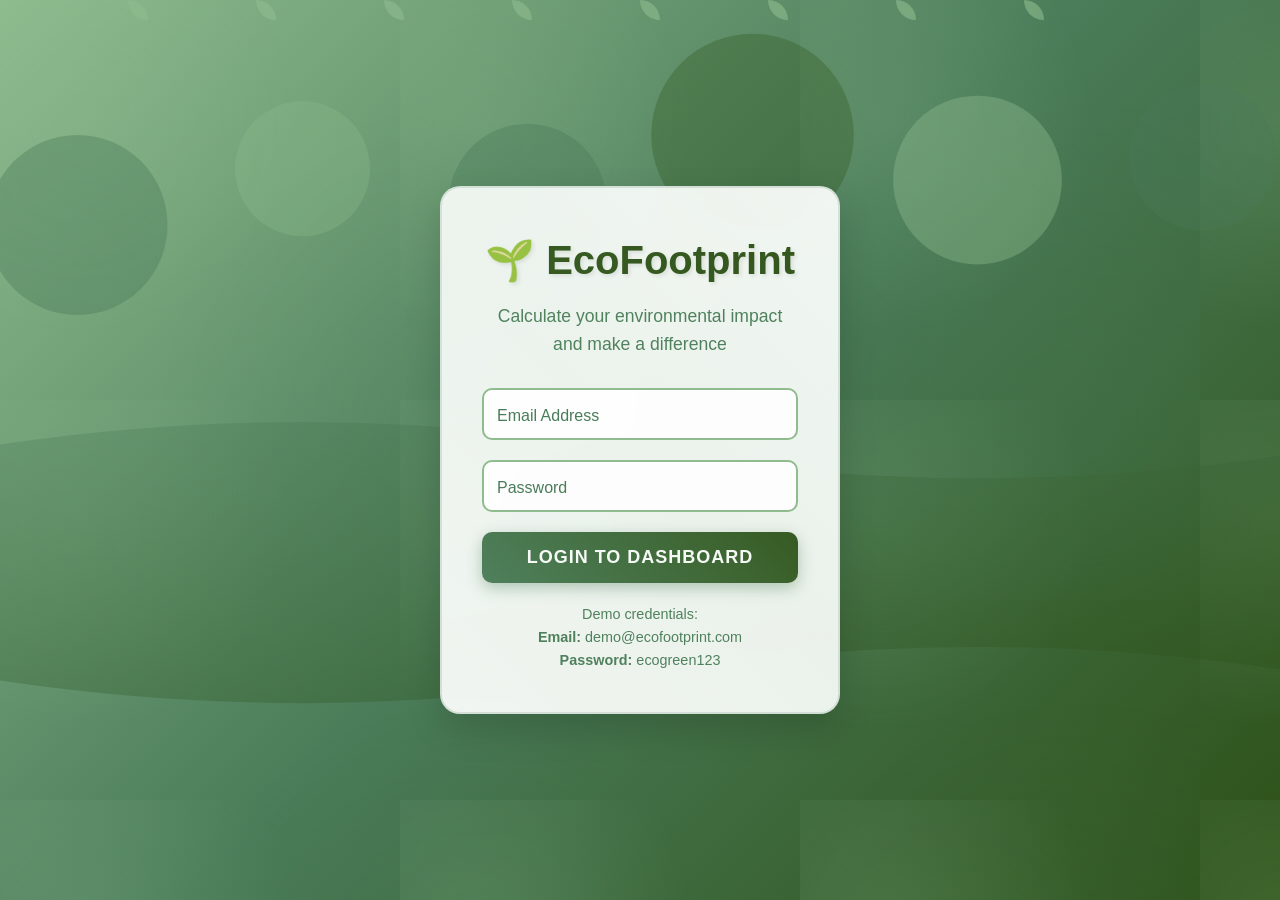
==== calculator.html @ 6447f5cb "Initial commit - Ecofriendly Footprint Tracker" ====
<!DOCTYPE html>
<html lang="en">
<head>
    <meta charset="UTF-8">
    <meta name="viewport" content="width=device-width, initial-scale=1.0">
    <title>EcoFootprint Calculator - Calculate Your Impact</title>
    <link rel="stylesheet" href="styles.css">
</head>
<body>
    <!-- Floating Leaves Animation -->
    <div class="floating-leaves">
        <div class="leaf"></div>
        <div class="leaf"></div>
        <div class="leaf"></div>
        <div class="leaf"></div>
        <div class="leaf"></div>
        <div class="leaf"></div>
        <div class="leaf"></div>
        <div class="leaf"></div>
    </div>

    <div class="dashboard">
        <!-- Navigation Bar -->
        <nav class="navbar">
            <div class="nav-content">
                <a href="dashboard.html" class="logo">EcoFootprint</a>
                <ul class="nav-links">
                    <li><a href="dashboard.html">Home</a></li>
                    <li><a href="about.html">About</a></li>
                    <li><a href="profile.html">Profile Settings</a></li>
                    <li><a href="#" onclick="logout()" style="color: #F0E68C;">Logout</a></li>
                </ul>
            </div>
        </nav>

        <!-- Calculator Container -->
        <div class="calculator-container">
            <div class="calculator-form">
                <div style="text-align: center; margin-bottom: 40px;">
                    <h1 style="color: var(--primary-green); font-size: 2.5em; margin-bottom: 15px;">
                        🧮 Carbon Footprint Calculator
                    </h1>
                    <p style="color: var(--secondary-green); font-size: 1.2em;">
                        Calculate your environmental impact and discover ways to reduce it
                    </p>
                </div>

                <form id="calculatorForm" onsubmit="calculateFootprint(event)">
                    <!-- Transportation Section -->
                    <div class="form-section">
                        <h3>🚗 Transportation</h3>
                        <div class="input-row">
                            <div class="input-group">
                                <label for="carMiles">Car Kms per Week</label>
                                <input type="number" id="carMiles" min="0" step="0.1" placeholder="Enter kms driven">
                            </div>
                            <div class="input-group">
                                <label for="carType">Vehicle Type</label>
                                <select id="carType">
                                    <option value="gasoline">Petrol Car</option>
                                    <option value="hybrid">Hybrid Car</option>
                                    <option value="electric">Electric Car</option>
                                    <option value="diesel">Diesel Car</option>
                                </select>
                            </div>
                        </div>
                        <div class="input-row">
                            <div class="input-group">
                                <label for="publicTransport">Public Transport Hours per Week</label>
                                <input type="number" id="publicTransport" min="0" step="0.1" placeholder="Bus, train, metro hours">
                            </div>
                            <div class="input-group">
                                <label for="flights">Flights per Year</label>
                                <input type="number" id="flights" min="0" placeholder="Number of flights">
                            </div>
                        </div>
                    </div>

                    <!-- Energy & Home Section -->
                    <div class="form-section">
                        <h3>🏠 Energy & Home</h3>
                        <div class="input-row">
                            <div class="input-group">
                                <label for="electricity">Monthly Electricity (kWh)</label>
                                <input type="number" id="electricity" min="0" step="1" placeholder="Check your utility bill">
                            </div>
                            <div class="input-group">
                                <label for="heating">Heating Type</label>
                                <select id="heating">
                                    <option value="natural_gas">Natural Gas</option>
                                    <option value="electricity">Electric Heating</option>
                                    <option value="oil">Oil Heating</option>
                                    <option value="solar">Solar/Renewable</option>
                                </select>
                            </div>
                        </div>
                        <div class="input-row">
                            <div class="input-group">
                                <label for="homeSize">Home Size (sq ft)</label>
                                <input type="number" id="homeSize" min="0" placeholder="Approximate square footage">
                            </div>
                            <div class="input-group">
                                <label for="householdSize">Household Members</label>
                                <input type="number" id="householdSize" min="1" max="20" value="1" placeholder="Number of people">
                            </div>
                        </div>
                    </div>

                    <!-- Food & Diet Section -->
                    <div class="form-section">
                        <h3>🍽️ Food & Diet</h3>
                        <div class="input-row">
                            <div class="input-group">
                                <label for="dietType">Diet Type</label>
                                <select id="dietType">
                                    <option value="omnivore">Omnivore (meat daily)</option>
                                    <option value="moderate_meat">Moderate Meat Eater</option>
                                    <option value="low_meat">Low Meat Diet</option>
                                    <option value="pescatarian">Pescatarian</option>
                                    <option value="vegetarian">Vegetarian</option>
                                    <option value="vegan">Vegan</option>
                                </select>
                            </div>
                            <div class="input-group">
                                <label for="localFood">Local Food Percentage</label>
                                <select id="localFood">
                                    <option value="0">0-25% Local</option>
                                    <option value="25">25-50% Local</option>
                                    <option value="50">50-75% Local</option>
                                    <option value="75">75-100% Local</option>
                                </select>
                            </div>
                        </div>
                        <div class="input-row">
                            <div class="input-group">
                                <label for="foodWaste">Food Waste Level</label>
                                <select id="foodWaste">
                                    <option value="high">High (throw away 30%+)</option>
                                    <option value="medium">Medium (throw away 10-30%)</option>
                                    <option value="low">Low (throw away <10%)</option>
                                    <option value="minimal">Minimal (compost/use all)</option>
                                </select>
                            </div>
                            <div class="input-group">
                                <label for="organicFood">Organic Food Percentage</label>
                                <select id="organicFood">
                                    <option value="0">0-25% Organic</option>
                                    <option value="25">25-50% Organic</option>
                                    <option value="50">50-75% Organic</option>
                                    <option value="75">75-100% Organic</option>
                                </select>
                            </div>
                        </div>
                    </div>

                    <!-- Consumption & Waste Section -->
                    <div class="form-section">
                        <h3>🛒 Consumption & Waste</h3>
                        <div class="input-row">
                            <div class="input-group">
                                <label for="shopping">Shopping Frequency</label>
                                <select id="shopping">
                                    <option value="high">High (weekly new items)</option>
                                    <option value="medium">Medium (monthly new items)</option>
                                    <option value="low">Low (buy only when needed)</option>
                                    <option value="minimal">Minimal (second-hand/repair)</option>
                                </select>
                            </div>
                            <div class="input-group">
                                <label for="recycling">Recycling Habits</label>
                                <select id="recycling">
                                    <option value="none">Don't recycle</option>
                                    <option value="some">Recycle some items</option>
                                    <option value="most">Recycle most items</option>
                                    <option value="all">Recycle everything possible</option>
                                </select>
                            </div>
                        </div>
                        <div class="input-row">
                            <div class="input-group">
                                <label for="waterUsage">Daily Water Usage</label>
                                <select id="waterUsage">
                                    <option value="high">High (long showers, baths)</option>
                                    <option value="medium">Medium (standard usage)</option>
                                    <option value="low">Low (short showers, conservation)</option>
                                    <option value="minimal">Minimal (very conscious usage)</option>
                                </select>
                            </div>
                            <div class="input-group">
                                <label for="paperUsage">Paper & Digital Usage</label>
                                <select id="paperUsage">
                                    <option value="high">High paper usage</option>
                                    <option value="medium">Mixed paper/digital</option>
                                    <option value="low">Mostly digital</option>
                                    <option value="minimal">Paperless lifestyle</option>
                                </select>
                            </div>
                        </div>
                    </div>

                    <!-- Calculate Button -->
                    <button type="submit" class="calculate-btn">
                        🌍 Calculate My Carbon Footprint
                    </button>
                </form>

                <!-- Results Display -->
                <div id="results" class="result-display" style="display: none;">
                    <h3>Your Carbon Footprint Results</h3>
                    <div id="resultContent"></div>
                </div>
            </div>
        </div>
    </div>

    <script>
        // Check authentication
        if (localStorage.getItem('isLoggedIn') !== 'true') {
            window.location.href = 'index.html';
        }

        // Logout function
        function logout() {
            localStorage.removeItem('isLoggedIn');
            localStorage.removeItem('userEmail');
            window.location.href = 'index.html';
        }

        // Carbon footprint calculation function
        function calculateFootprint(event) {
            event.preventDefault();

            const calculateBtn = event.target.querySelector('.calculate-btn');
            calculateBtn.innerHTML = '🔄 Calculating...';
            calculateBtn.disabled = true;

            // Simulate calculation delay for better UX
            setTimeout(() => {
                // Get form values
                const carMiles = parseFloat(document.getElementById('carMiles').value) || 0;
                const carType = document.getElementById('carType').value;
                const publicTransport = parseFloat(document.getElementById('publicTransport').value) || 0;
                const flights = parseFloat(document.getElementById('flights').value) || 0;
                const electricity = parseFloat(document.getElementById('electricity').value) || 0;
                const heating = document.getElementById('heating').value;
                const homeSize = parseFloat(document.getElementById('homeSize').value) || 0;
                const householdSize = parseFloat(document.getElementById('householdSize').value) || 1;
                const dietType = document.getElementById('dietType').value;
                const localFood = parseInt(document.getElementById('localFood').value) || 0;
                const foodWaste = document.getElementById('foodWaste').value;
                const organicFood = parseInt(document.getElementById('organicFood').value) || 0;
                const shopping = document.getElementById('shopping').value;
                const recycling = document.getElementById('recycling').value;
                const waterUsage = document.getElementById('waterUsage').value;
                const paperUsage = document.getElementById('paperUsage').value;

                // Carbon footprint calculation (simplified formula)
                let annualCO2 = 0;

                // Transportation calculations
                const carMultipliers = {
                    gasoline: 0.89, // lbs CO2 per mile
                    hybrid: 0.45,
                    electric: 0.2,
                    diesel: 1.05
                };
                annualCO2 += (carMiles * 52 * carMultipliers[carType]) / 2204.62; // Convert to tons

                // Public transport (average)
                annualCO2 += (publicTransport * 52 * 0.33) / 2204.62; // lbs to tons

                // Flights (average domestic flight = 1.9 tons CO2)
                annualCO2 += flights * 1.9;

                // Home energy
                const electricityFactor = 0.92; // lbs CO2 per kWh (US average)
                annualCO2 += (electricity * 12 * electricityFactor) / (2204.62 * householdSize);

                // Heating adjustments
                const heatingMultipliers = {
                    natural_gas: 1.2,
                    electricity: 1.0,
                    oil: 1.5,
                    solar: 0.1
                };
                const heatingCO2 = (homeSize * 0.05 * heatingMultipliers[heating]) / householdSize;
                annualCO2 += heatingCO2;

                // Diet calculations
                const dietEmissions = {
                    omnivore: 3.3,
                    moderate_meat: 2.5,
                    low_meat: 1.9,
                    pescatarian: 1.6,
                    vegetarian: 1.2,
                    vegan: 0.8
                };
                let dietCO2 = dietEmissions[dietType];

                // Adjust for local food
                dietCO2 *= (1 - (localFood / 100) * 0.2);

                // Adjust for food waste
                const wasteMultipliers = {
                    high: 1.3,
                    medium: 1.1,
                    low: 0.95,
                    minimal: 0.8
                };
                dietCO2 *= wasteMultipliers[foodWaste];

                // Adjust for organic food (slight reduction)
                dietCO2 *= (1 - (organicFood / 100) * 0.1);

                annualCO2 += dietCO2;

                // Consumption and waste
                const consumptionEmissions = {
                    high: 2.5,
                    medium: 1.8,
                    low: 1.2,
                    minimal: 0.6
                };
                annualCO2 += consumptionEmissions[shopping];

                // Recycling benefits
                const recyclingReductions = {
                    none: 0,
                    some: 0.3,
                    most: 0.6,
                    all: 1.0
                };
                annualCO2 -= recyclingReductions[recycling];

                // Water usage
                const waterEmissions = {
                    high: 1.2,
                    medium: 0.8,
                    low: 0.5,
                    minimal: 0.3
                };
                annualCO2 += waterEmissions[waterUsage];

                // Paper usage
                const paperEmissions = {
                    high: 0.8,
                    medium: 0.5,
                    low: 0.2,
                    minimal: 0.05
                };
                annualCO2 += paperEmissions[paperUsage];

                // Ensure minimum positive value
                annualCO2 = Math.max(annualCO2, 0.5);

                // Calculate monthly and daily values
                const monthlyCO2 = annualCO2 / 12;
                const dailyCO2 = annualCO2 / 365;

                // Comparison data (US average is about 16 tons CO2 per year)
                const usAverage = 16;
                const worldAverage = 4.8;

                // Generate recommendations
                const recommendations = generateRecommendations(annualCO2, carMiles, dietType, heating, recycling);

                // Display results
                displayResults(annualCO2, monthlyCO2, dailyCO2, usAverage, worldAverage, recommendations);

                calculateBtn.innerHTML = '✅ Calculation Complete!';
                calculateBtn.style.background = 'linear-gradient(45deg, var(--light-green), var(--accent-yellow))';

                // Reset button after delay
                setTimeout(() => {
                    calculateBtn.innerHTML = '🌍 Calculate My Carbon Footprint';
                    calculateBtn.style.background = 'linear-gradient(45deg, var(--secondary-green), var(--primary-green))';
                    calculateBtn.disabled = false;
                }, 3000);

            }, 2000);
        }

        function generateRecommendations(footprint, carMiles, dietType, heating, recycling) {
            const recommendations = [];

            if (carMiles > 100) {
                recommendations.push("🚲 Consider biking or walking for short trips to reduce car usage");
                recommendations.push("🚌 Use public transportation more frequently");
            }

            if (dietType === 'omnivore') {
                recommendations.push("🥗 Try 'Meatless Monday' to reduce dietary carbon footprint");
            }

            if (heating === 'oil' || heating === 'natural_gas') {
                recommendations.push("🌡️ Consider upgrading to a programmable thermostat");
                recommendations.push("🏠 Improve home insulation to reduce heating needs");
            }

            if (recycling === 'none' || recycling === 'some') {
                recommendations.push("♻️ Increase recycling efforts - it can reduce footprint by up to 1 ton CO2/year");
            }

            if (footprint > 12) {
                recommendations.push("💡 Switch to LED bulbs and energy-efficient appliances");
                recommendations.push("🌱 Consider renewable energy options like solar panels");
            }

            recommendations.push("🌳 Plant trees or support reforestation projects");
            recommendations.push("📱 Choose digital receipts and bills to reduce paper usage");

            return recommendations.slice(0, 5); // Return top 5 recommendations
        }

        function displayResults(annual, monthly, daily, usAvg, worldAvg, recommendations) {
            const resultsDiv = document.getElementById('results');
            const resultContent = document.getElementById('resultContent');

            const comparisonToUS = ((annual / usAvg) * 100).toFixed(1);
            const comparisonToWorld = ((annual / worldAvg) * 100).toFixed(1);

            let impactLevel = '';
            let impactColor = '';
            let impactEmoji = '';

            if (annual <= 6) {
                impactLevel = 'Excellent';
                impactColor = '#4A7C59';
                impactEmoji = '🌟';
            } else if (annual <= 10) {
                impactLevel = 'Good';
                impactColor = '#8FBC8F';
                impactEmoji = '👍';
            } else if (annual <= 15) {
                impactLevel = 'Average';
                impactColor = '#F0E68C';
                impactEmoji = '⚠️';
            } else {
                impactLevel = 'High';
                impactColor = '#CD7F32';
                impactEmoji = '🔺';
            }

            resultContent.innerHTML = `
                <div style="display: grid; grid-template-columns: repeat(auto-fit, minmax(200px, 1fr)); gap: 20px; margin: 20px 0;">
                    <div style="background: linear-gradient(135deg, ${impactColor}, #ffffff); padding: 20px; border-radius: 15px; text-align: center;">
                        <h4 style="margin: 0; color: var(--dark-green);">${impactEmoji} Impact Level</h4>
                        <p style="font-size: 1.5em; font-weight: bold; margin: 5px 0; color: var(--dark-green);">${impactLevel}</p>
                    </div>
                    <div style="background: linear-gradient(135deg, var(--secondary-green), var(--light-green)); padding: 20px; border-radius: 15px; text-align: center; color: white;">
                        <h4 style="margin: 0;">Annual Footprint</h4>
                        <p style="font-size: 1.8em; font-weight: bold; margin: 5px 0;">${annual.toFixed(2)} tons CO2</p>
                    </div>
                    <div style="background: linear-gradient(135deg, var(--light-green), var(--accent-yellow)); padding: 20px; border-radius: 15px; text-align: center; color: var(--dark-green);">
                        <h4 style="margin: 0;">Monthly Impact</h4>
                        <p style="font-size: 1.5em; font-weight: bold; margin: 5px 0;">${monthly.toFixed(2)} tons CO2</p>
                    </div>
                </div>

                <div style="background: rgba(255,255,255,0.9); padding: 25px; border-radius: 15px; margin: 20px 0;">
                    <h4 style="color: var(--primary-green); margin-bottom: 15px;">📊 How You Compare</h4>
                    <div style="display: grid; grid-template-columns: repeat(auto-fit, minmax(250px, 1fr)); gap: 15px;">
                        <div>
                            <p><strong>Your footprint:</strong> ${annual.toFixed(2)} tons CO2/year</p>
                            <p><strong>US Average:</strong> ${usAvg} tons CO2/year</p>
                            <p style="color: ${annual < usAvg ? 'green' : 'orange'};">
                                You emit ${comparisonToUS}% of the US average
                            </p>
                        </div>
                        <div>
                            <p><strong>World Average:</strong> ${worldAvg} tons CO2/year</p>
                            <p><strong>Paris Agreement Goal:</strong> <2 tons CO2/year by 2030</p>
                            <p style="color: ${annual < worldAvg ? 'green' : 'red'};">
                                You emit ${comparisonToWorld}% of the world average
                            </p>
                        </div>
                    </div>
                </div>

                <div style="background: rgba(255,255,255,0.9); padding: 25px; border-radius: 15px; margin: 20px 0;">
                    <h4 style="color: var(--primary-green); margin-bottom: 15px;">💡 Personalized Recommendations</h4>
                    <div style="display: grid; gap: 10px;">
                        ${recommendations.map(rec => `
                            <div style="padding: 12px; background: rgba(143, 188, 143, 0.2); border-radius: 8px; border-left: 4px solid var(--secondary-green);">
                                ${rec}
                            </div>
                        `).join('')}
                    </div>
                </div>

                <div style="text-align: center; margin-top: 30px;">
                    <button onclick="saveResults()" style="background: var(--secondary-green); color: white; padding: 15px 30px; border: none; border-radius: 25px; font-weight: bold; cursor: pointer; margin: 0 10px;">
                        💾 Save Results
                    </button>
                    <button onclick="shareResults()" style="background: var(--accent-yellow); color: var(--dark-green); padding: 15px 30px; border: none; border-radius: 25px; font-weight: bold; cursor: pointer; margin: 0 10px;">
                        📤 Share Results
                    </button>
                    <a href="dashboard.html" style="background: var(--light-green); color: var(--dark-green); padding: 15px 30px; border-radius: 25px; text-decoration: none; font-weight: bold; display: inline-block; margin: 0 10px;">
                        🏠 Back to Dashboard
                    </a>
                </div>
            `;

            resultsDiv.style.display = 'block';
            resultsDiv.scrollIntoView({ behavior: 'smooth' });
        }

        function saveResults() {
            alert('Results saved to your profile! 💾');
        }

        function shareResults() {
            if (navigator.share) {
                navigator.share({
                    title: 'My Carbon Footprint Results',
                    text: 'I just calculated my carbon footprint with EcoFootprint Calculator!',
                    url: window.location.href
                });
            } else {
                alert('Share your results on social media! 📤');
            }
        }

        // Add input validation and helpful tooltips
        document.addEventListener('DOMContentLoaded', function() {
            // Add smooth scrolling for form sections
            document.querySelectorAll('.form-section').forEach((section, index) => {
                section.style.animationDelay = `${index * 0.1}s`;
                section.classList.add('fade-in');
            });

            // Add interactive help tooltips
            const helpTexts = {
                carMiles: "Include all driving: commuting, errands, road trips",
                electricity: "Check your monthly utility bill for kWh usage",
                homeSize: "Total heated/cooled square footage of your home",
                flights: "Round-trip flights count as 2 flights"
            };

            Object.keys(helpTexts).forEach(fieldId => {
                const field = document.getElementById(fieldId);
                if (field) {
                    field.title = helpTexts[fieldId];
                }
            });
        });
    </script>
</body>
</html>
---- styles.css ----
/* Global Styles and Variables */
:root {
    --primary-green: #2D5016;
    --secondary-green: #4A7C59;
    --light-green: #8FBC8F;
    --accent-yellow: #F0E68C;
    --dark-green: #1B3409;
    --white: #FFFFFF;
    --light-gray: #F5F5F5;
    --shadow: rgba(0, 0, 0, 0.15);
    --transition: all 0.3s ease;
}

* {
    margin: 0;
    padding: 0;
    box-sizing: border-box;
}

body {
    font-family: 'Arial', sans-serif;
    line-height: 1.6;
    color: var(--dark-green);
    background: linear-gradient(135deg, var(--light-green) 0%, var(--secondary-green) 50%, var(--primary-green) 100%);
    min-height: 100vh;
    position: relative;
    overflow-x: hidden;
}

/* Animated Background */
body::before {
    content: '';
    position: fixed;
    top: 0;
    left: 0;
    width: 100%;
    height: 100%;
    background: 
        url('data:image/svg+xml,<svg xmlns="http://www.w3.org/2000/svg" viewBox="0 0 1200 800"><defs><linearGradient id="river" x1="0%" y1="0%" x2="100%" y2="100%"><stop offset="0%" style="stop-color:%234A7C59;stop-opacity:0.3"/><stop offset="100%" style="stop-color:%232D5016;stop-opacity:0.5"/></linearGradient></defs><path d="M0,400 Q300,350 600,400 T1200,400 L1200,600 Q900,550 600,600 T0,600 Z" fill="url(%23river)"/><circle cx="100" cy="200" r="80" fill="%234A7C59" opacity="0.4"/><circle cx="300" cy="150" r="60" fill="%238FBC8F" opacity="0.3"/><circle cx="500" cy="180" r="70" fill="%234A7C59" opacity="0.4"/><circle cx="700" cy="120" r="90" fill="%232D5016" opacity="0.3"/><circle cx="900" cy="160" r="75" fill="%238FBC8F" opacity="0.4"/><circle cx="1100" cy="140" r="65" fill="%234A7C59" opacity="0.3"/></svg>') no-repeat center center,
        radial-gradient(circle at 20% 30%, rgba(143, 188, 143, 0.2) 0%, transparent 50%),
        radial-gradient(circle at 80% 70%, rgba(74, 124, 89, 0.2) 0%, transparent 50%);
    background-size: cover, 400px 400px, 600px 600px;
    animation: backgroundFloat 20s ease-in-out infinite;
    z-index: -1;
}

@keyframes backgroundFloat {
    0%, 100% { transform: translateY(0px) rotate(0deg); }
    50% { transform: translateY(-20px) rotate(1deg); }
}

/* Floating Animation for Leaves */
.floating-leaves {
    position: fixed;
    top: 0;
    left: 0;
    width: 100%;
    height: 100%;
    pointer-events: none;
    z-index: -1;
}

.leaf {
    position: absolute;
    width: 20px;
    height: 20px;
    background: var(--light-green);
    border-radius: 0 100% 0 100%;
    opacity: 0.6;
    animation: floatLeaves 15s infinite linear;
}

.leaf:nth-child(1) { left: 10%; animation-delay: 0s; }
.leaf:nth-child(2) { left: 20%; animation-delay: 2s; }
.leaf:nth-child(3) { left: 30%; animation-delay: 4s; }
.leaf:nth-child(4) { left: 40%; animation-delay: 6s; }
.leaf:nth-child(5) { left: 50%; animation-delay: 8s; }
.leaf:nth-child(6) { left: 60%; animation-delay: 10s; }
.leaf:nth-child(7) { left: 70%; animation-delay: 12s; }
.leaf:nth-child(8) { left: 80%; animation-delay: 14s; }

@keyframes floatLeaves {
    0% {
        transform: translateY(-100vh) rotate(0deg);
        opacity: 0;
    }
    10% {
        opacity: 0.6;
    }
    90% {
        opacity: 0.6;
    }
    100% {
        transform: translateY(100vh) rotate(360deg);
        opacity: 0;
    }
}

/* Login Page Styles */
.login-container {
    display: flex;
    justify-content: center;
    align-items: center;
    min-height: 100vh;
    padding: 20px;
}

.login-box {
    background: rgba(255, 255, 255, 0.95);
    padding: 40px;
    border-radius: 20px;
    box-shadow: 0 15px 35px var(--shadow);
    max-width: 400px;
    width: 100%;
    text-align: center;
    backdrop-filter: blur(10px);
    border: 2px solid rgba(74, 124, 89, 0.2);
    animation: slideUp 0.8s ease-out;
    position: relative;
    overflow: hidden;
}

.login-box::before {
    content: '';
    position: absolute;
    top: -50%;
    left: -50%;
    width: 200%;
    height: 200%;
    background: linear-gradient(45deg, transparent, rgba(143, 188, 143, 0.1), transparent);
    animation: shimmer 3s infinite;
}

@keyframes shimmer {
    0% { transform: translateX(-100%) translateY(-100%) rotate(45deg); }
    100% { transform: translateX(100%) translateY(100%) rotate(45deg); }
}

@keyframes slideUp {
    from {
        opacity: 0;
        transform: translateY(50px);
    }
    to {
        opacity: 1;
        transform: translateY(0);
    }
}

.login-title {
    color: var(--primary-green);
    font-size: 2.5em;
    margin-bottom: 10px;
    font-weight: bold;
    text-shadow: 2px 2px 4px rgba(0,0,0,0.1);
    animation: titleGlow 2s ease-in-out infinite alternate;
}

@keyframes titleGlow {
    from { text-shadow: 2px 2px 4px rgba(0,0,0,0.1); }
    to { text-shadow: 2px 2px 8px rgba(74, 124, 89, 0.3); }
}

.login-subtitle {
    color: var(--secondary-green);
    margin-bottom: 30px;
    font-size: 1.1em;
}

.form-group {
    margin-bottom: 20px;
    position: relative;
}

.form-group input {
    width: 100%;
    padding: 15px;
    border: 2px solid var(--light-green);
    border-radius: 10px;
    font-size: 16px;
    background: rgba(255, 255, 255, 0.9);
    transition: var(--transition);
    outline: none;
}

.form-group input:focus {
    border-color: var(--secondary-green);
    box-shadow: 0 0 10px rgba(74, 124, 89, 0.3);
    transform: translateY(-2px);
}

.form-group label {
    position: absolute;
    top: 15px;
    left: 15px;
    color: var(--secondary-green);
    transition: var(--transition);
    pointer-events: none;
}

.form-group input:focus + label,
.form-group input:not(:placeholder-shown) + label {
    top: -10px;
    left: 10px;
    font-size: 12px;
    background: white;
    padding: 0 5px;
    color: var(--primary-green);
}

.login-btn {
    width: 100%;
    padding: 15px;
    background: linear-gradient(45deg, var(--secondary-green), var(--primary-green));
    color: white;
    border: none;
    border-radius: 10px;
    font-size: 18px;
    font-weight: bold;
    cursor: pointer;
    transition: var(--transition);
    text-transform: uppercase;
    letter-spacing: 1px;
    box-shadow: 0 5px 15px rgba(74, 124, 89, 0.4);
}

.login-btn:hover {
    transform: translateY(-3px);
    box-shadow: 0 10px 25px rgba(74, 124, 89, 0.6);
    background: linear-gradient(45deg, var(--primary-green), var(--dark-green));
}

.login-btn:active {
    transform: translateY(-1px);
}

/* Dashboard Styles */
.dashboard {
    display: flex;
    flex-direction: column;
    min-height: 100vh;
}

.navbar {
    background: rgba(45, 80, 22, 0.95);
    backdrop-filter: blur(10px);
    padding: 15px 30px;
    box-shadow: 0 5px 15px var(--shadow);
    position: sticky;
    top: 0;
    z-index: 1000;
    animation: slideDown 0.6s ease-out;
}

@keyframes slideDown {
    from {
        opacity: 0;
        transform: translateY(-100%);
    }
    to {
        opacity: 1;
        transform: translateY(0);
    }
}

.nav-content {
    display: flex;
    justify-content: space-between;
    align-items: center;
    max-width: 1400px;
    margin: 0 auto;
}

.logo {
    color: var(--accent-yellow);
    font-size: 1.8em;
    font-weight: bold;
    text-decoration: none;
    display: flex;
    align-items: center;
    gap: 10px;
    animation: logoFloat 3s ease-in-out infinite;
}

@keyframes logoFloat {
    0%, 100% { transform: translateY(0); }
    50% { transform: translateY(-5px); }
}

.logo::before {
    content: '🌱';
    font-size: 1.2em;
    animation: leafRotate 4s linear infinite;
}

@keyframes leafRotate {
    from { transform: rotate(0deg); }
    to { transform: rotate(360deg); }
}

.nav-links {
    display: flex;
    list-style: none;
    gap: 30px;
}

.nav-links a {
    color: white;
    text-decoration: none;
    padding: 10px 20px;
    border-radius: 25px;
    transition: var(--transition);
    font-weight: 500;
    position: relative;
    overflow: hidden;
}

.nav-links a::before {
    content: '';
    position: absolute;
    top: 0;
    left: -100%;
    width: 100%;
    height: 100%;
    background: linear-gradient(90deg, transparent, rgba(255,255,255,0.2), transparent);
    transition: left 0.5s;
}

.nav-links a:hover::before {
    left: 100%;
}

.nav-links a:hover {
    background: rgba(255, 255, 255, 0.1);
    transform: translateY(-2px);
}

.nav-links a.active {
    background: var(--accent-yellow);
    color: var(--dark-green);
}

/* Main Content Layout */
.main-content {
    display: flex;
    flex: 1;
    gap: 20px;
    padding: 20px;
    max-width: 1400px;
    margin: 0 auto;
    width: 100%;
}

.left-sidebar {
    width: 300px;
    display: flex;
    flex-direction: column;
    gap: 20px;
    animation: slideInLeft 0.8s ease-out;
}

@keyframes slideInLeft {
    from {
        opacity: 0;
        transform: translateX(-100px);
    }
    to {
        opacity: 1;
        transform: translateX(0);
    }
}

.right-sidebar {
    width: 300px;
    animation: slideInRight 0.8s ease-out;
}

@keyframes slideInRight {
    from {
        opacity: 0;
        transform: translateX(100px);
    }
    to {
        opacity: 1;
        transform: translateX(0);
    }
}

.main-section {
    flex: 1;
    background: rgba(255, 255, 255, 0.9);
    border-radius: 20px;
    padding: 30px;
    box-shadow: 0 10px 30px var(--shadow);
    backdrop-filter: blur(10px);
    border: 2px solid rgba(74, 124, 89, 0.1);
    animation: fadeInUp 1s ease-out;
}

@keyframes fadeInUp {
    from {
        opacity: 0;
        transform: translateY(30px);
    }
    to {
        opacity: 1;
        transform: translateY(0);
    }
}

/* Sidebar Cards */
.sidebar-card {
    background: rgba(255, 255, 255, 0.95);
    border-radius: 15px;
    padding: 20px;
    box-shadow: 0 8px 25px var(--shadow);
    backdrop-filter: blur(10px);
    border: 2px solid rgba(74, 124, 89, 0.1);
    transition: var(--transition);
    position: relative;
    overflow: hidden;
}

.sidebar-card::before {
    content: '';
    position: absolute;
    top: 0;
    left: 0;
    right: 0;
    height: 4px;
    background: linear-gradient(90deg, var(--secondary-green), var(--accent-yellow), var(--light-green));
    animation: gradientSlide 3s linear infinite;
}

@keyframes gradientSlide {
    0% { transform: translateX(-100%); }
    100% { transform: translateX(100%); }
}

.sidebar-card:hover {
    transform: translateY(-5px);
    box-shadow: 0 15px 40px rgba(74, 124, 89, 0.3);
}

.card-title {
    color: var(--primary-green);
    font-size: 1.3em;
    font-weight: bold;
    margin-bottom: 15px;
    display: flex;
    align-items: center;
    gap: 10px;
}

.card-title::before {
    content: attr(data-icon);
    font-size: 1.2em;
    animation: iconBounce 2s infinite;
}

@keyframes iconBounce {
    0%, 100% { transform: scale(1); }
    50% { transform: scale(1.1); }
}

.achievement-item, .task-item, .suggestion-item {
    padding: 10px;
    margin: 8px 0;
    background: rgba(143, 188, 143, 0.1);
    border-radius: 8px;
    border-left: 4px solid var(--secondary-green);
    transition: var(--transition);
    cursor: pointer;
}

.achievement-item:hover, .task-item:hover, .suggestion-item:hover {
    background: rgba(143, 188, 143, 0.2);
    transform: translateX(10px);
}

.achievement-badge {
    display: inline-block;
    background: var(--accent-yellow);
    color: var(--dark-green);
    padding: 2px 8px;
    border-radius: 12px;
    font-size: 0.8em;
    font-weight: bold;
    margin-left: 10px;
}

/* Ranking System */
.ranking-list {
    list-style: none;
}

.ranking-item {
    display: flex;
    align-items: center;
    justify-content: space-between;
    padding: 15px;
    margin: 10px 0;
    background: rgba(255, 255, 255, 0.8);
    border-radius: 12px;
    transition: var(--transition);
    border-left: 4px solid var(--light-green);
    animation: rankSlideIn 0.6s ease-out;
}

@keyframes rankSlideIn {
    from {
        opacity: 0;
        transform: translateX(50px);
    }
    to {
        opacity: 1;
        transform: translateX(0);
    }
}

.ranking-item:hover {
    background: rgba(255, 255, 255, 1);
    transform: scale(1.02);
    box-shadow: 0 5px 15px rgba(74, 124, 89, 0.2);
}

.ranking-item.gold { border-left-color: #FFD700; }
.ranking-item.silver { border-left-color: #C0C0C0; }
.ranking-item.bronze { border-left-color: #CD7F32; }

.rank-position {
    font-size: 1.2em;
    font-weight: bold;
    color: var(--primary-green);
    min-width: 30px;
}

.rank-medal {
    font-size: 1.5em;
    animation: medalSpin 3s linear infinite;
}

@keyframes medalSpin {
    from { transform: rotateY(0deg); }
    to { transform: rotateY(360deg); }
}

.user-info {
    flex: 1;
    margin-left: 15px;
}

.user-name {
    font-weight: bold;
    color: var(--dark-green);
    margin-bottom: 5px;
}

.user-score {
    color: var(--secondary-green);
    font-size: 0.9em;
}

.reduction-amount {
    background: var(--light-green);
    color: white;
    padding: 4px 8px;
    border-radius: 15px;
    font-size: 0.8em;
    font-weight: bold;
}

/* Calculator Page */
.calculator-container {
    max-width: 800px;
    margin: 0 auto;
    padding: 20px;
}

.calculator-form {
    background: rgba(255, 255, 255, 0.95);
    border-radius: 20px;
    padding: 40px;
    box-shadow: 0 15px 35px var(--shadow);
    backdrop-filter: blur(10px);
    border: 2px solid rgba(74, 124, 89, 0.2);
}

.form-section {
    margin-bottom: 30px;
    padding: 20px;
    border-radius: 15px;
    background: rgba(143, 188, 143, 0.1);
    border-left: 5px solid var(--secondary-green);
}

.form-section h3 {
    color: var(--primary-green);
    margin-bottom: 20px;
    font-size: 1.4em;
    display: flex;
    align-items: center;
    gap: 10px;
}

.input-row {
    display: flex;
    gap: 15px;
    margin-bottom: 15px;
    flex-wrap: wrap;
}

.input-group {
    flex: 1;
    min-width: 200px;
}

.input-group label {
    display: block;
    color: var(--dark-green);
    margin-bottom: 5px;
    font-weight: 500;
}

.input-group input, .input-group select {
    width: 100%;
    padding: 12px;
    border: 2px solid var(--light-green);
    border-radius: 8px;
    font-size: 14px;
    transition: var(--transition);
    background: white;
}

.input-group input:focus, .input-group select:focus {
    border-color: var(--secondary-green);
    outline: none;
    box-shadow: 0 0 10px rgba(74, 124, 89, 0.2);
}

.calculate-btn {
    width: 100%;
    padding: 18px;
    background: linear-gradient(45deg, var(--secondary-green), var(--primary-green));
    color: white;
    border: none;
    border-radius: 12px;
    font-size: 18px;
    font-weight: bold;
    cursor: pointer;
    transition: var(--transition);
    text-transform: uppercase;
    letter-spacing: 1px;
    margin-top: 20px;
}

.calculate-btn:hover {
    transform: translateY(-3px);
    box-shadow: 0 10px 25px rgba(74, 124, 89, 0.4);
}

.result-display {
    margin-top: 30px;
    padding: 25px;
    background: linear-gradient(135deg, var(--light-green), var(--accent-yellow));
    border-radius: 15px;
    text-align: center;
    color: var(--dark-green);
    font-size: 1.2em;
    font-weight: bold;
    animation: resultPulse 2s infinite;
}

@keyframes resultPulse {
    0%, 100% { transform: scale(1); }
    50% { transform: scale(1.02); }
}

/* Responsive Design */
@media (max-width: 1200px) {
    .main-content {
        flex-direction: column;
    }
    
    .left-sidebar, .right-sidebar {
        width: 100%;
    }
    
    .nav-links {
        gap: 15px;
    }
}

@media (max-width: 768px) {
    .nav-content {
        flex-direction: column;
        gap: 15px;
    }
    
    .nav-links {
        flex-wrap: wrap;
        justify-content: center;
        gap: 10px;
    }
    
    .login-box {
        padding: 30px 20px;
        margin: 20px;
    }
    
    .main-content {
        padding: 10px;
    }
    
    .input-row {
        flex-direction: column;
    }
}

@media (max-width: 480px) {
    .login-title {
        font-size: 2em;
    }
    
    .card-title {
        font-size: 1.1em;
    }
    
    .calculator-form {
        padding: 20px;
    }
}

/* Utility Classes */
.hidden {
    display: none;
}

.fade-in {
    animation: fadeIn 0.8s ease-in;
}

@keyframes fadeIn {
    from { opacity: 0; }
    to { opacity: 1; }
}

.pulse {
    animation: pulse 2s infinite;
}

@keyframes pulse {
    0% { transform: scale(1); }
    50% { transform: scale(1.05); }
    100% { transform: scale(1); }
}

.glow {
    box-shadow: 0 0 20px rgba(74, 124, 89, 0.6);
}
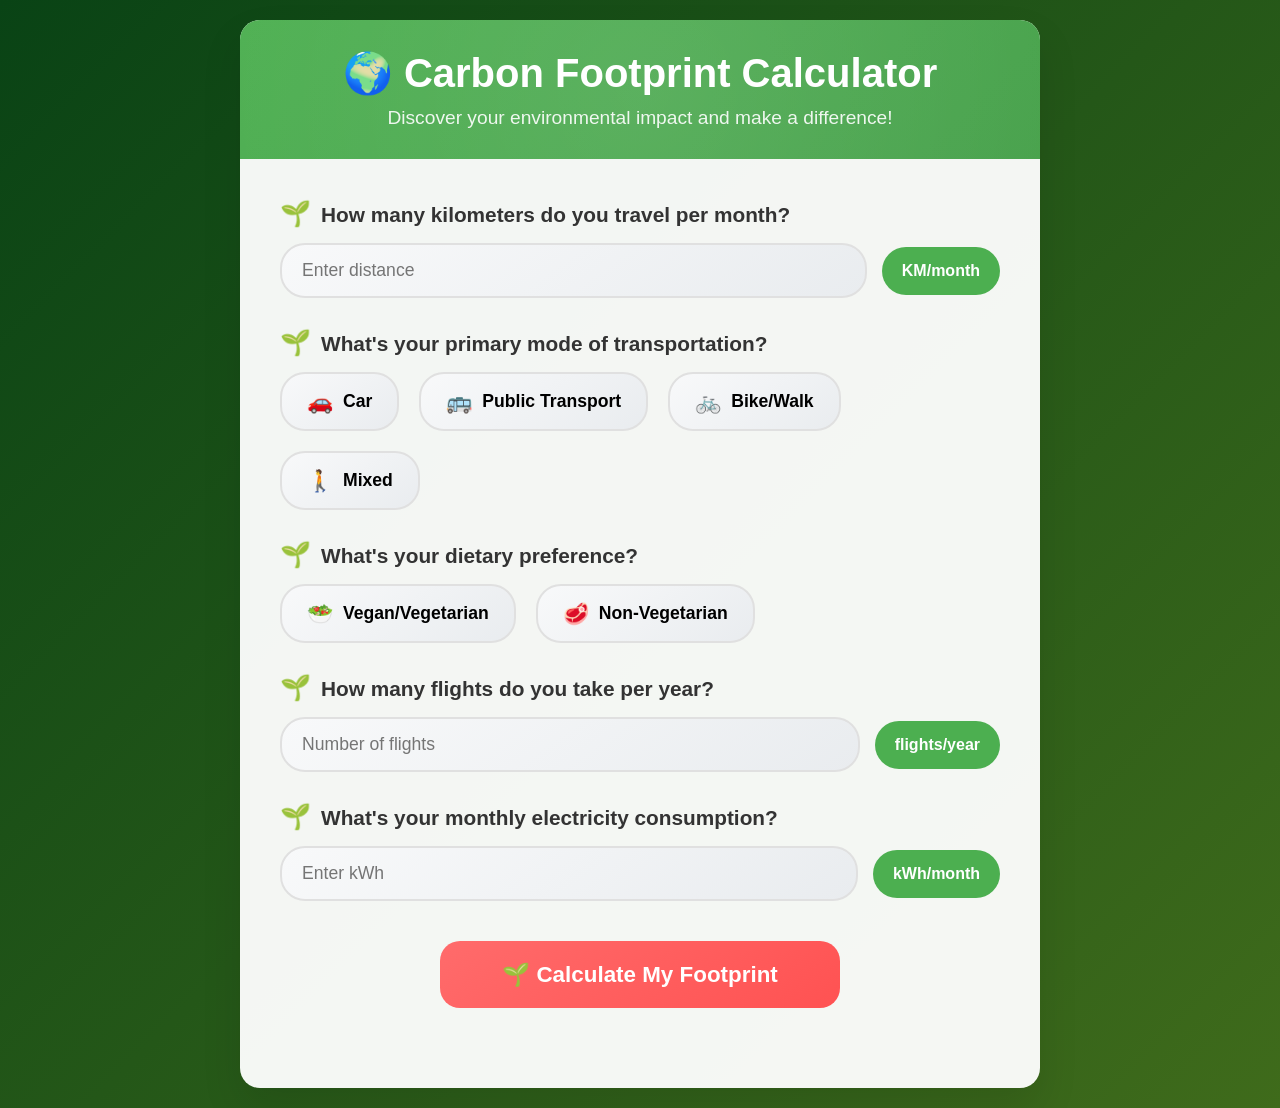
==== commit c53a5057: "Initial commit -Ecofriendly Footprint Tracker" ====
--- a/calculator.html
+++ b/calculator.html
@@ -3,547 +3,796 @@
 <head>
     <meta charset="UTF-8">
     <meta name="viewport" content="width=device-width, initial-scale=1.0">
-    <title>EcoFootprint Calculator - Calculate Your Impact</title>
-    <link rel="stylesheet" href="styles.css">
+    <title>Eco Footprint Tracker - Carbon Calculator</title>
+    <style>
+        * {
+            margin: 0;
+            padding: 0;
+            box-sizing: border-box;
+        }
+
+        body {
+            font-family: 'Segoe UI', Tahoma, Geneva, Verdana, sans-serif;
+            background: linear-gradient(135deg, #094315 0%, #3f6b1b 100%);
+            min-height: 100vh;
+            padding: 20px;
+        }
+
+        .container {
+            max-width: 800px;
+            margin: 0 auto;
+            background: rgba(255, 255, 255, 0.95);
+            border-radius: 20px;
+            box-shadow: 0 20px 40px rgba(0, 0, 0, 0.1);
+            overflow: hidden;
+            animation: slideIn 0.8s ease-out;
+        }
+
+        @keyframes slideIn {
+            from {
+                opacity: 0;
+                transform: translateY(50px);
+            }
+            to {
+                opacity: 1;
+                transform: translateY(0);
+            }
+        }
+
+        .header {
+            background: linear-gradient(135deg, #4CAF50, #45a049);
+            color: white;
+            padding: 30px;
+            text-align: center;
+            position: relative;
+            overflow: hidden;
+        }
+
+        .header::before {
+            content: '';
+            position: absolute;
+            top: -50%;
+            left: -50%;
+            width: 200%;
+            height: 200%;
+            background: radial-gradient(circle, rgba(255,255,255,0.1) 0%, transparent 70%);
+            animation: rotate 20s linear infinite;
+        }
+
+        @keyframes rotate {
+            0% { transform: rotate(0deg); }
+            100% { transform: rotate(360deg); }
+        }
+
+        .header h1 {
+            font-size: 2.5em;
+            margin-bottom: 10px;
+            position: relative;
+            z-index: 1;
+        }
+
+        .header p {
+            font-size: 1.2em;
+            opacity: 0.9;
+            position: relative;
+            z-index: 1;
+        }
+
+        .calculator-section {
+            padding: 40px;
+        }
+
+        .question-container {
+            margin-bottom: 30px;
+            opacity: 0;
+            transform: translateX(-30px);
+            animation: fadeInLeft 0.6s ease-out forwards;
+        }
+
+        .question-container:nth-child(2) { animation-delay: 0.1s; }
+        .question-container:nth-child(3) { animation-delay: 0.2s; }
+        .question-container:nth-child(4) { animation-delay: 0.3s; }
+        .question-container:nth-child(5) { animation-delay: 0.4s; }
+        .question-container:nth-child(6) { animation-delay: 0.5s; }
+
+        @keyframes fadeInLeft {
+            to {
+                opacity: 1;
+                transform: translateX(0);
+            }
+        }
+
+        .question-label {
+            display: block;
+            font-size: 1.3em;
+            font-weight: 600;
+            color: #333;
+            margin-bottom: 15px;
+            position: relative;
+        }
+
+        .question-label::before {
+            content: '🌱';
+            margin-right: 10px;
+            font-size: 1.2em;
+            animation: bounce 2s infinite;
+        }
+
+        @keyframes bounce {
+            0%, 20%, 50%, 80%, 100% { transform: translateY(0); }
+            40% { transform: translateY(-10px); }
+            60% { transform: translateY(-5px); }
+        }
+
+        .input-group {
+            display: flex;
+            gap: 15px;
+            flex-wrap: wrap;
+            align-items: center;
+        }
+
+        .input-field {
+            flex: 1;
+            min-width: 200px;
+            padding: 15px 20px;
+            border: 2px solid #e0e0e0;
+            border-radius: 25px;
+            font-size: 1.1em;
+            transition: all 0.3s ease;
+            background: linear-gradient(145deg, #f8f9fa, #e9ecef);
+        }
+
+        .input-field:focus {
+            outline: none;
+            border-color: #4CAF50;
+            box-shadow: 0 0 20px rgba(76, 175, 80, 0.3);
+            transform: translateY(-2px);
+        }
+
+        .unit-label {
+            background: #4CAF50;
+            color: white;
+            padding: 15px 20px;
+            border-radius: 25px;
+            font-weight: 600;
+            white-space: nowrap;
+        }
+
+        .radio-group {
+            display: flex;
+            gap: 20px;
+            flex-wrap: wrap;
+        }
+
+        .radio-option {
+            position: relative;
+        }
+
+        .radio-option input[type="radio"] {
+            display: none;
+        }
+
+        .radio-option label {
+            display: flex;
+            align-items: center;
+            padding: 15px 25px;
+            background: linear-gradient(145deg, #f8f9fa, #e9ecef);
+            border: 2px solid #e0e0e0;
+            border-radius: 25px;
+            cursor: pointer;
+            transition: all 0.3s ease;
+            font-weight: 600;
+            font-size: 1.1em;
+        }
+
+        .radio-option input[type="radio"]:checked + label {
+            background: linear-gradient(145deg, #4CAF50, #45a049);
+            color: white;
+            border-color: #4CAF50;
+            transform: scale(1.05);
+            box-shadow: 0 5px 15px rgba(76, 175, 80, 0.4);
+        }
+
+        .radio-option label::before {
+            content: '';
+            margin-right: 10px;
+            font-size: 1.2em;
+        }
+
+        .radio-option:nth-child(1) label::before { content: '🚗'; }
+        .radio-option:nth-child(2) label::before { content: '🚌'; }
+        .radio-option:nth-child(3) label::before { content: '🚲'; }
+        .radio-option:nth-child(4) label::before { content: '🚶'; }
+
+        .diet-option:nth-child(1) label::before { content: '🥗'; }
+        .diet-option:nth-child(2) label::before { content: '🥩'; }
+
+        .calculate-btn {
+            display: block;
+            width: 100%;
+            max-width: 400px;
+            margin: 40px auto;
+            padding: 20px 40px;
+            background: linear-gradient(145deg, #FF6B6B, #FF5252);
+            color: white;
+            border: none;
+            border-radius: 20px;
+            font-size: 1.4em;
+            font-weight: bold;
+            cursor: pointer;
+            transition: all 0.3s ease;
+            position: relative;
+            overflow: hidden;
+        }
+
+        .calculate-btn::before {
+            content: '';
+            position: absolute;
+            top: 50%;
+            left: 50%;
+            width: 0;
+            height: 0;
+            background: rgba(255, 255, 255, 0.2);
+            border-radius: 20px;
+            transition: all 0.6s ease;
+            transform: translate(-50%, -50%);
+        }
+
+        .calculate-btn:hover {
+            transform: translateY(-3px);
+            box-shadow: 0 10px 30px rgba(255, 107, 107, 0.4);
+        }
+
+        .calculate-btn:hover::before {
+            width: 300px;
+            height: 300px;
+        }
+
+        .calculate-btn:active {
+            transform: translateY(-1px);
+        }
+
+        .results-section {
+            display: none;
+            padding: 40px;
+            background: linear-gradient(145deg, #f8f9fa, #e9ecef);
+            margin-top: 20px;
+            border-radius: 10px;
+            animation: slideUp 0.8s ease-out;
+        }
+
+        @keyframes slideUp {
+            from {
+                opacity: 0;
+                transform: translateY(50px);
+            }
+            to {
+                opacity: 1;
+                transform: translateY(0);
+            }
+        }
+
+        .footprint-result {
+            text-align: center;
+            margin-bottom: 30px;
+        }
+
+        .footprint-value {
+            font-size: 4em;
+            font-weight: bold;
+            color: #FF6B6B;
+            margin: 20px 0;
+            animation: countUp 2s ease-out;
+        }
+
+        @keyframes countUp {
+            from { transform: scale(0); }
+            to { transform: scale(1); }
+        }
+
+        .footprint-label {
+            font-size: 1.5em;
+            color: #666;
+            margin-bottom: 10px;
+        }
+
+        .comparison-stats {
+            display: grid;
+            grid-template-columns: repeat(auto-fit, minmax(200px, 1fr));
+            gap: 20px;
+            margin-bottom: 30px;
+        }
+
+        .stat-card {
+            background: white;
+            padding: 25px;
+            border-radius: 15px;
+            text-align: center;
+            box-shadow: 0 5px 15px rgba(0, 0, 0, 0.1);
+            transition: transform 0.3s ease;
+        }
+
+        .stat-card:hover {
+            transform: translateY(-5px);
+        }
+
+        .stat-value {
+            font-size: 2.5em;
+            font-weight: bold;
+            color: #4CAF50;
+            margin-bottom: 10px;
+        }
+
+        .stat-label {
+            font-size: 1.1em;
+            color: #666;
+        }
+
+        .suggestions {
+            background: white;
+            padding: 30px;
+            border-radius: 15px;
+            box-shadow: 0 5px 15px rgba(0, 0, 0, 0.1);
+            margin-bottom: 30px;
+        }
+
+        .results-actions {
+            display: flex;
+            gap: 15px;
+            justify-content: center;
+            flex-wrap: wrap;
+            margin-top: 30px;
+        }
+
+        .results-back-btn {
+            background: linear-gradient(145deg, #4CAF50, #45a049);
+            color: white;
+            border: none;
+            padding: 15px 30px;
+            border-radius: 25px;
+            font-size: 1.2em;
+            font-weight: 600;
+            cursor: pointer;
+            transition: all 0.3s ease;
+            text-decoration: none;
+            display: flex;
+            align-items: center;
+            gap: 10px;
+            box-shadow: 0 5px 15px rgba(76, 175, 80, 0.3);
+        }
+
+        .results-back-btn:hover {
+            transform: translateY(-3px);
+            box-shadow: 0 8px 25px rgba(76, 175, 80, 0.4);
+        }
+
+        .results-back-btn::before {
+            content: '🏠';
+            font-size: 1.1em;
+        }
+
+        .recalculate-btn {
+            background: linear-gradient(145deg, #2196F3, #1976D2);
+            color: white;
+            border: none;
+            padding: 15px 30px;
+            border-radius: 25px;
+            font-size: 1.2em;
+            font-weight: 600;
+            cursor: pointer;
+            transition: all 0.3s ease;
+            display: flex;
+            align-items: center;
+            gap: 10px;
+            box-shadow: 0 5px 15px rgba(33, 150, 243, 0.3);
+        }
+
+        .recalculate-btn:hover {
+            transform: translateY(-3px);
+            box-shadow: 0 8px 25px rgba(33, 150, 243, 0.4);
+        }
+
+        .recalculate-btn::before {
+            content: '🔄';
+            font-size: 1.1em;
+        }
+
+        .suggestions h3 {
+            font-size: 1.8em;
+            color: #4CAF50;
+            margin-bottom: 20px;
+            text-align: center;
+        }
+
+        .suggestion-list {
+            list-style: none;
+        }
+
+        .suggestion-list li {
+            padding: 15px 0;
+            border-bottom: 1px solid #eee;
+            font-size: 1.1em;
+            color: #555;
+            position: relative;
+            animation: fadeIn 0.6s ease-out forwards;
+            opacity: 0;
+        }
+
+        .suggestion-list li:nth-child(1) { animation-delay: 0.1s; }
+        .suggestion-list li:nth-child(2) { animation-delay: 0.2s; }
+        .suggestion-list li:nth-child(3) { animation-delay: 0.3s; }
+        .suggestion-list li:nth-child(4) { animation-delay: 0.4s; }
+        .suggestion-list li:nth-child(5) { animation-delay: 0.5s; }
+
+        @keyframes fadeIn {
+            to { opacity: 1; }
+        }
+
+        .suggestion-list li::before {
+            content: '💡';
+            margin-right: 15px;
+            font-size: 1.2em;
+        }
+
+        .loading {
+            display: none;
+            justify-content: center;
+            align-items: center;
+            padding: 40px;
+        }
+
+        .spinner {
+            width: 50px;
+            height: 50px;
+            border: 5px solid #f3f3f3;
+            border-top: 5px solid #4CAF50;
+            border-radius: 50%;
+            animation: spin 1s linear infinite;
+        }
+
+        @keyframes spin {
+            0% { transform: rotate(0deg); }
+            100% { transform: rotate(360deg); }
+        }
+
+        @media (max-width: 768px) {
+            .container {
+                margin: 10px;
+                border-radius: 15px;
+            }
+            
+            .header {
+                padding: 20px;
+                padding-top: 60px;
+            }
+            
+            .header h1 {
+                font-size: 2em;
+            }
+            
+            .calculator-section {
+                padding: 20px;
+            }
+            
+            .input-group {
+                flex-direction: column;
+            }
+            
+            .radio-group {
+                flex-direction: column;
+            }
+            
+            .comparison-stats {
+                grid-template-columns: 1fr;
+            }
+            
+            .back-to-dashboard {
+                top: 15px;
+                left: 15px;
+                padding: 10px 15px;
+                font-size: 0.9em;
+            }
+            
+            .results-actions {
+                flex-direction: column;
+                align-items: center;
+            }
+            
+            .results-back-btn,
+            .recalculate-btn {
+                width: 100%;
+                max-width: 250px;
+                justify-content: center;
+            }
+        }
+    </style>
 </head>
 <body>
-    <!-- Floating Leaves Animation -->
-    <div class="floating-leaves">
-        <div class="leaf"></div>
-        <div class="leaf"></div>
-        <div class="leaf"></div>
-        <div class="leaf"></div>
-        <div class="leaf"></div>
-        <div class="leaf"></div>
-        <div class="leaf"></div>
-        <div class="leaf"></div>
-    </div>
-
-    <div class="dashboard">
-        <!-- Navigation Bar -->
-        <nav class="navbar">
-            <div class="nav-content">
-                <a href="dashboard.html" class="logo">EcoFootprint</a>
-                <ul class="nav-links">
-                    <li><a href="dashboard.html">Home</a></li>
-                    <li><a href="about.html">About</a></li>
-                    <li><a href="profile.html">Profile Settings</a></li>
-                    <li><a href="#" onclick="logout()" style="color: #F0E68C;">Logout</a></li>
-                </ul>
-            </div>
-        </nav>
-
-        <!-- Calculator Container -->
-        <div class="calculator-container">
-            <div class="calculator-form">
-                <div style="text-align: center; margin-bottom: 40px;">
-                    <h1 style="color: var(--primary-green); font-size: 2.5em; margin-bottom: 15px;">
-                        🧮 Carbon Footprint Calculator
-                    </h1>
-                    <p style="color: var(--secondary-green); font-size: 1.2em;">
-                        Calculate your environmental impact and discover ways to reduce it
-                    </p>
-                </div>
-
-                <form id="calculatorForm" onsubmit="calculateFootprint(event)">
-                    <!-- Transportation Section -->
-                    <div class="form-section">
-                        <h3>🚗 Transportation</h3>
-                        <div class="input-row">
-                            <div class="input-group">
-                                <label for="carMiles">Car Kms per Week</label>
-                                <input type="number" id="carMiles" min="0" step="0.1" placeholder="Enter kms driven">
-                            </div>
-                            <div class="input-group">
-                                <label for="carType">Vehicle Type</label>
-                                <select id="carType">
-                                    <option value="gasoline">Petrol Car</option>
-                                    <option value="hybrid">Hybrid Car</option>
-                                    <option value="electric">Electric Car</option>
-                                    <option value="diesel">Diesel Car</option>
-                                </select>
-                            </div>
+    <div class="container">
+        <div class="header">
+            <h1>🌍 Carbon Footprint Calculator</h1>
+            <p>Discover your environmental impact and make a difference!</p>
+        </div>
+
+        <div class="calculator-section">
+            <form id="carbonForm">
+                <div class="question-container">
+                    <label class="question-label">How many kilometers do you travel per month?</label>
+                    <div class="input-group">
+                        <input type="number" id="travel_distance" class="input-field" placeholder="Enter distance" min="0" required>
+                        <span class="unit-label">KM/month</span>
+                    </div>
+                </div>
+
+                <div class="question-container">
+                    <label class="question-label">What's your primary mode of transportation?</label>
+                    <div class="radio-group">
+                        <div class="radio-option">
+                            <input type="radio" id="car" name="transport" value="car" required>
+                            <label for="car">Car</label>
                         </div>
-                        <div class="input-row">
-                            <div class="input-group">
-                                <label for="publicTransport">Public Transport Hours per Week</label>
-                                <input type="number" id="publicTransport" min="0" step="0.1" placeholder="Bus, train, metro hours">
-                            </div>
-                            <div class="input-group">
-                                <label for="flights">Flights per Year</label>
-                                <input type="number" id="flights" min="0" placeholder="Number of flights">
-                            </div>
+                        <div class="radio-option">
+                            <input type="radio" id="public" name="transport" value="public">
+                            <label for="public">Public Transport</label>
+                        </div>
+                        <div class="radio-option">
+                            <input type="radio" id="bike" name="transport" value="bike">
+                            <label for="bike">Bike/Walk</label>
+                        </div>
+                        <div class="radio-option">
+                            <input type="radio" id="mixed" name="transport" value="mixed">
+                            <label for="mixed">Mixed</label>
                         </div>
                     </div>
-
-                    <!-- Energy & Home Section -->
-                    <div class="form-section">
-                        <h3>🏠 Energy & Home</h3>
-                        <div class="input-row">
-                            <div class="input-group">
-                                <label for="electricity">Monthly Electricity (kWh)</label>
-                                <input type="number" id="electricity" min="0" step="1" placeholder="Check your utility bill">
-                            </div>
-                            <div class="input-group">
-                                <label for="heating">Heating Type</label>
-                                <select id="heating">
-                                    <option value="natural_gas">Natural Gas</option>
-                                    <option value="electricity">Electric Heating</option>
-                                    <option value="oil">Oil Heating</option>
-                                    <option value="solar">Solar/Renewable</option>
-                                </select>
-                            </div>
+                </div>
+
+                <div class="question-container">
+                    <label class="question-label">What's your dietary preference?</label>
+                    <div class="radio-group">
+                        <div class="radio-option diet-option">
+                            <input type="radio" id="vegan" name="diet" value="vegan" required>
+                            <label for="vegan">Vegan/Vegetarian</label>
                         </div>
-                        <div class="input-row">
-                            <div class="input-group">
-                                <label for="homeSize">Home Size (sq ft)</label>
-                                <input type="number" id="homeSize" min="0" placeholder="Approximate square footage">
-                            </div>
-                            <div class="input-group">
-                                <label for="householdSize">Household Members</label>
-                                <input type="number" id="householdSize" min="1" max="20" value="1" placeholder="Number of people">
-                            </div>
+                        <div class="radio-option diet-option">
+                            <input type="radio" id="non_vegan" name="diet" value="non_vegan">
+                            <label for="non_vegan">Non-Vegetarian</label>
                         </div>
                     </div>
-
-                    <!-- Food & Diet Section -->
-                    <div class="form-section">
-                        <h3>🍽️ Food & Diet</h3>
-                        <div class="input-row">
-                            <div class="input-group">
-                                <label for="dietType">Diet Type</label>
-                                <select id="dietType">
-                                    <option value="omnivore">Omnivore (meat daily)</option>
-                                    <option value="moderate_meat">Moderate Meat Eater</option>
-                                    <option value="low_meat">Low Meat Diet</option>
-                                    <option value="pescatarian">Pescatarian</option>
-                                    <option value="vegetarian">Vegetarian</option>
-                                    <option value="vegan">Vegan</option>
-                                </select>
-                            </div>
-                            <div class="input-group">
-                                <label for="localFood">Local Food Percentage</label>
-                                <select id="localFood">
-                                    <option value="0">0-25% Local</option>
-                                    <option value="25">25-50% Local</option>
-                                    <option value="50">50-75% Local</option>
-                                    <option value="75">75-100% Local</option>
-                                </select>
-                            </div>
-                        </div>
-                        <div class="input-row">
-                            <div class="input-group">
-                                <label for="foodWaste">Food Waste Level</label>
-                                <select id="foodWaste">
-                                    <option value="high">High (throw away 30%+)</option>
-                                    <option value="medium">Medium (throw away 10-30%)</option>
-                                    <option value="low">Low (throw away <10%)</option>
-                                    <option value="minimal">Minimal (compost/use all)</option>
-                                </select>
-                            </div>
-                            <div class="input-group">
-                                <label for="organicFood">Organic Food Percentage</label>
-                                <select id="organicFood">
-                                    <option value="0">0-25% Organic</option>
-                                    <option value="25">25-50% Organic</option>
-                                    <option value="50">50-75% Organic</option>
-                                    <option value="75">75-100% Organic</option>
-                                </select>
-                            </div>
-                        </div>
+                </div>
+
+                <div class="question-container">
+                    <label class="question-label">How many flights do you take per year?</label>
+                    <div class="input-group">
+                        <input type="number" id="flights" class="input-field" placeholder="Number of flights" min="0" required>
+                        <span class="unit-label">flights/year</span>
                     </div>
-
-                    <!-- Consumption & Waste Section -->
-                    <div class="form-section">
-                        <h3>🛒 Consumption & Waste</h3>
-                        <div class="input-row">
-                            <div class="input-group">
-                                <label for="shopping">Shopping Frequency</label>
-                                <select id="shopping">
-                                    <option value="high">High (weekly new items)</option>
-                                    <option value="medium">Medium (monthly new items)</option>
-                                    <option value="low">Low (buy only when needed)</option>
-                                    <option value="minimal">Minimal (second-hand/repair)</option>
-                                </select>
-                            </div>
-                            <div class="input-group">
-                                <label for="recycling">Recycling Habits</label>
-                                <select id="recycling">
-                                    <option value="none">Don't recycle</option>
-                                    <option value="some">Recycle some items</option>
-                                    <option value="most">Recycle most items</option>
-                                    <option value="all">Recycle everything possible</option>
-                                </select>
-                            </div>
-                        </div>
-                        <div class="input-row">
-                            <div class="input-group">
-                                <label for="waterUsage">Daily Water Usage</label>
-                                <select id="waterUsage">
-                                    <option value="high">High (long showers, baths)</option>
-                                    <option value="medium">Medium (standard usage)</option>
-                                    <option value="low">Low (short showers, conservation)</option>
-                                    <option value="minimal">Minimal (very conscious usage)</option>
-                                </select>
-                            </div>
-                            <div class="input-group">
-                                <label for="paperUsage">Paper & Digital Usage</label>
-                                <select id="paperUsage">
-                                    <option value="high">High paper usage</option>
-                                    <option value="medium">Mixed paper/digital</option>
-                                    <option value="low">Mostly digital</option>
-                                    <option value="minimal">Paperless lifestyle</option>
-                                </select>
-                            </div>
-                        </div>
+                </div>
+
+                <div class="question-container">
+                    <label class="question-label">What's your monthly electricity consumption?</label>
+                    <div class="input-group">
+                        <input type="number" id="electricity" class="input-field" placeholder="Enter kWh" min="0" required>
+                        <span class="unit-label">kWh/month</span>
                     </div>
-
-                    <!-- Calculate Button -->
-                    <button type="submit" class="calculate-btn">
-                        🌍 Calculate My Carbon Footprint
-                    </button>
-                </form>
-
-                <!-- Results Display -->
-                <div id="results" class="result-display" style="display: none;">
-                    <h3>Your Carbon Footprint Results</h3>
-                    <div id="resultContent"></div>
+                </div>
+
+                <button type="submit" class="calculate-btn">
+                    🌱 Calculate My Footprint
+                </button>
+            </form>
+
+            <div class="loading" id="loading">
+                <div class="spinner"></div>
+            </div>
+
+            <div class="results-section" id="results">
+                <div class="footprint-result">
+                    <h2 class="footprint-label">Your Carbon Footprint</h2>
+                    <div class="footprint-value" id="footprint-value">0</div>
+                    <p>tonnes CO₂ per year</p>
+                </div>
+
+                <div class="comparison-stats">
+                    <div class="stat-card">
+                        <div class="stat-value" id="global-avg">6.8</div>
+                        <div class="stat-label">Global Average</div>
+                    </div>
+                    <div class="stat-card">
+                        <div class="stat-value" id="country-avg">4.2</div>
+                        <div class="stat-label">Country Average</div>
+                    </div>
+                    <div class="stat-card">
+                        <div class="stat-value" id="user-rank">-</div>
+                        <div class="stat-label">Your Ranking</div>
+                    </div>
+                </div>
+
+                <div class="suggestions">
+                    <h3>🌱 Ways to Reduce Your Carbon Footprint</h3>
+                    <ul class="suggestion-list" id="suggestions-list">
+                        <!-- Suggestions will be dynamically generated -->
+                    </ul>
+                </div>
+
+                <div class="results-actions">
+                    <button class="recalculate-btn" onclick="recalculate()">Recalculate</button>
+                    <a href="./dashboard.html" class="results-back-btn">Back to Dashboard</a>
                 </div>
             </div>
         </div>
     </div>
 
     <script>
-        // Check authentication
-        if (localStorage.getItem('isLoggedIn') !== 'true') {
-            window.location.href = 'index.html';
-        }
-
-        // Logout function
-        function logout() {
-            localStorage.removeItem('isLoggedIn');
-            localStorage.removeItem('userEmail');
-            window.location.href = 'index.html';
-        }
-
-        // Carbon footprint calculation function
-        function calculateFootprint(event) {
-            event.preventDefault();
-
-            const calculateBtn = event.target.querySelector('.calculate-btn');
-            calculateBtn.innerHTML = '🔄 Calculating...';
-            calculateBtn.disabled = true;
-
-            // Simulate calculation delay for better UX
+        document.getElementById('carbonForm').addEventListener('submit', function(e) {
+            e.preventDefault();
+            calculateFootprint();
+        });
+
+        function calculateFootprint() {
+            // Show loading
+            document.getElementById('loading').style.display = 'flex';
+            document.getElementById('results').style.display = 'none';
+
+            // Get form values
+            const travelDistance = parseFloat(document.getElementById('travel_distance').value) || 0;
+            const transport = document.querySelector('input[name="transport"]:checked').value;
+            const diet = document.querySelector('input[name="diet"]:checked').value;
+            const flights = parseFloat(document.getElementById('flights').value) || 0;
+            const electricity = parseFloat(document.getElementById('electricity').value) || 0;
+
+            // Calculate carbon footprint (simplified calculation)
+            let footprint = 0;
+
+            // Transportation calculation (kg CO2 per km per month * 12)
+            const transportMultipliers = {
+                car: 0.21,      // kg CO2 per km
+                public: 0.05,   // kg CO2 per km
+                bike: 0,        // kg CO2 per km
+                mixed: 0.1      // kg CO2 per km
+            };
+            footprint += (travelDistance * transportMultipliers[transport] * 12) / 1000; // Convert to tonnes
+
+            // Diet calculation (tonnes CO2 per year)
+            const dietEmissions = {
+                vegan: 1.5,
+                non_vegan: 3.3
+            };
+            footprint += dietEmissions[diet];
+
+            // Flights calculation (average 0.5 tonnes CO2 per flight)
+            footprint += flights * 0.5;
+
+            // Electricity calculation (kg CO2 per kWh * monthly * 12 months)
+            footprint += (electricity * 0.5 * 12) / 1000; // Convert to tonnes
+
+            // Simulate loading time
             setTimeout(() => {
-                // Get form values
-                const carMiles = parseFloat(document.getElementById('carMiles').value) || 0;
-                const carType = document.getElementById('carType').value;
-                const publicTransport = parseFloat(document.getElementById('publicTransport').value) || 0;
-                const flights = parseFloat(document.getElementById('flights').value) || 0;
-                const electricity = parseFloat(document.getElementById('electricity').value) || 0;
-                const heating = document.getElementById('heating').value;
-                const homeSize = parseFloat(document.getElementById('homeSize').value) || 0;
-                const householdSize = parseFloat(document.getElementById('householdSize').value) || 1;
-                const dietType = document.getElementById('dietType').value;
-                const localFood = parseInt(document.getElementById('localFood').value) || 0;
-                const foodWaste = document.getElementById('foodWaste').value;
-                const organicFood = parseInt(document.getElementById('organicFood').value) || 0;
-                const shopping = document.getElementById('shopping').value;
-                const recycling = document.getElementById('recycling').value;
-                const waterUsage = document.getElementById('waterUsage').value;
-                const paperUsage = document.getElementById('paperUsage').value;
-
-                // Carbon footprint calculation (simplified formula)
-                let annualCO2 = 0;
-
-                // Transportation calculations
-                const carMultipliers = {
-                    gasoline: 0.89, // lbs CO2 per mile
-                    hybrid: 0.45,
-                    electric: 0.2,
-                    diesel: 1.05
-                };
-                annualCO2 += (carMiles * 52 * carMultipliers[carType]) / 2204.62; // Convert to tons
-
-                // Public transport (average)
-                annualCO2 += (publicTransport * 52 * 0.33) / 2204.62; // lbs to tons
-
-                // Flights (average domestic flight = 1.9 tons CO2)
-                annualCO2 += flights * 1.9;
-
-                // Home energy
-                const electricityFactor = 0.92; // lbs CO2 per kWh (US average)
-                annualCO2 += (electricity * 12 * electricityFactor) / (2204.62 * householdSize);
-
-                // Heating adjustments
-                const heatingMultipliers = {
-                    natural_gas: 1.2,
-                    electricity: 1.0,
-                    oil: 1.5,
-                    solar: 0.1
-                };
-                const heatingCO2 = (homeSize * 0.05 * heatingMultipliers[heating]) / householdSize;
-                annualCO2 += heatingCO2;
-
-                // Diet calculations
-                const dietEmissions = {
-                    omnivore: 3.3,
-                    moderate_meat: 2.5,
-                    low_meat: 1.9,
-                    pescatarian: 1.6,
-                    vegetarian: 1.2,
-                    vegan: 0.8
-                };
-                let dietCO2 = dietEmissions[dietType];
-
-                // Adjust for local food
-                dietCO2 *= (1 - (localFood / 100) * 0.2);
-
-                // Adjust for food waste
-                const wasteMultipliers = {
-                    high: 1.3,
-                    medium: 1.1,
-                    low: 0.95,
-                    minimal: 0.8
-                };
-                dietCO2 *= wasteMultipliers[foodWaste];
-
-                // Adjust for organic food (slight reduction)
-                dietCO2 *= (1 - (organicFood / 100) * 0.1);
-
-                annualCO2 += dietCO2;
-
-                // Consumption and waste
-                const consumptionEmissions = {
-                    high: 2.5,
-                    medium: 1.8,
-                    low: 1.2,
-                    minimal: 0.6
-                };
-                annualCO2 += consumptionEmissions[shopping];
-
-                // Recycling benefits
-                const recyclingReductions = {
-                    none: 0,
-                    some: 0.3,
-                    most: 0.6,
-                    all: 1.0
-                };
-                annualCO2 -= recyclingReductions[recycling];
-
-                // Water usage
-                const waterEmissions = {
-                    high: 1.2,
-                    medium: 0.8,
-                    low: 0.5,
-                    minimal: 0.3
-                };
-                annualCO2 += waterEmissions[waterUsage];
-
-                // Paper usage
-                const paperEmissions = {
-                    high: 0.8,
-                    medium: 0.5,
-                    low: 0.2,
-                    minimal: 0.05
-                };
-                annualCO2 += paperEmissions[paperUsage];
-
-                // Ensure minimum positive value
-                annualCO2 = Math.max(annualCO2, 0.5);
-
-                // Calculate monthly and daily values
-                const monthlyCO2 = annualCO2 / 12;
-                const dailyCO2 = annualCO2 / 365;
-
-                // Comparison data (US average is about 16 tons CO2 per year)
-                const usAverage = 16;
-                const worldAverage = 4.8;
-
-                // Generate recommendations
-                const recommendations = generateRecommendations(annualCO2, carMiles, dietType, heating, recycling);
-
-                // Display results
-                displayResults(annualCO2, monthlyCO2, dailyCO2, usAverage, worldAverage, recommendations);
-
-                calculateBtn.innerHTML = '✅ Calculation Complete!';
-                calculateBtn.style.background = 'linear-gradient(45deg, var(--light-green), var(--accent-yellow))';
-
-                // Reset button after delay
-                setTimeout(() => {
-                    calculateBtn.innerHTML = '🌍 Calculate My Carbon Footprint';
-                    calculateBtn.style.background = 'linear-gradient(45deg, var(--secondary-green), var(--primary-green))';
-                    calculateBtn.disabled = false;
-                }, 3000);
-
+                displayResults(footprint, transport, diet, flights);
             }, 2000);
         }
 
-        function generateRecommendations(footprint, carMiles, dietType, heating, recycling) {
-            const recommendations = [];
-
-            if (carMiles > 100) {
-                recommendations.push("🚲 Consider biking or walking for short trips to reduce car usage");
-                recommendations.push("🚌 Use public transportation more frequently");
-            }
-
-            if (dietType === 'omnivore') {
-                recommendations.push("🥗 Try 'Meatless Monday' to reduce dietary carbon footprint");
-            }
-
-            if (heating === 'oil' || heating === 'natural_gas') {
-                recommendations.push("🌡️ Consider upgrading to a programmable thermostat");
-                recommendations.push("🏠 Improve home insulation to reduce heating needs");
-            }
-
-            if (recycling === 'none' || recycling === 'some') {
-                recommendations.push("♻️ Increase recycling efforts - it can reduce footprint by up to 1 ton CO2/year");
-            }
-
-            if (footprint > 12) {
-                recommendations.push("💡 Switch to LED bulbs and energy-efficient appliances");
-                recommendations.push("🌱 Consider renewable energy options like solar panels");
-            }
-
-            recommendations.push("🌳 Plant trees or support reforestation projects");
-            recommendations.push("📱 Choose digital receipts and bills to reduce paper usage");
-
-            return recommendations.slice(0, 5); // Return top 5 recommendations
-        }
-
-        function displayResults(annual, monthly, daily, usAvg, worldAvg, recommendations) {
-            const resultsDiv = document.getElementById('results');
-            const resultContent = document.getElementById('resultContent');
-
-            const comparisonToUS = ((annual / usAvg) * 100).toFixed(1);
-            const comparisonToWorld = ((annual / worldAvg) * 100).toFixed(1);
-
-            let impactLevel = '';
-            let impactColor = '';
-            let impactEmoji = '';
-
-            if (annual <= 6) {
-                impactLevel = 'Excellent';
-                impactColor = '#4A7C59';
-                impactEmoji = '🌟';
-            } else if (annual <= 10) {
-                impactLevel = 'Good';
-                impactColor = '#8FBC8F';
-                impactEmoji = '👍';
-            } else if (annual <= 15) {
-                impactLevel = 'Average';
-                impactColor = '#F0E68C';
-                impactEmoji = '⚠️';
+        function displayResults(footprint, transport, diet, flights) {
+            // Hide loading and show results
+            document.getElementById('loading').style.display = 'none';
+            document.getElementById('results').style.display = 'block';
+
+            // Animate footprint value
+            animateValue('footprint-value', 0, footprint, 2000);
+
+            // Generate user ranking
+            const rankings = ['Excellent', 'Good', 'Average', 'Above Average', 'High'];
+            let rankIndex;
+            if (footprint < 2) rankIndex = 0;
+            else if (footprint < 4) rankIndex = 1;
+            else if (footprint < 6) rankIndex = 2;
+            else if (footprint < 8) rankIndex = 3;
+            else rankIndex = 4;
+
+            document.getElementById('user-rank').textContent = rankings[rankIndex];
+
+            // Generate personalized suggestions
+            generateSuggestions(transport, diet, flights, footprint);
+
+            // Scroll to results
+            document.getElementById('results').scrollIntoView({ behavior: 'smooth' });
+        }
+
+        function animateValue(id, start, end, duration) {
+            const element = document.getElementById(id);
+            const increment = (end - start) / (duration / 16);
+            let current = start;
+
+            const timer = setInterval(() => {
+                current += increment;
+                if (current >= end) {
+                    element.textContent = end.toFixed(1);
+                    clearInterval(timer);
+                } else {
+                    element.textContent = current.toFixed(1);
+                }
+            }, 16);
+        }
+
+        function generateSuggestions(transport, diet, flights, footprint) {
+            const suggestionsList = document.getElementById('suggestions-list');
+            suggestionsList.innerHTML = '';
+
+            const suggestions = [];
+
+            // Transportation suggestions
+            if (transport === 'car') {
+                suggestions.push('Consider using public transportation or carpooling to reduce emissions by up to 50%');
+                suggestions.push('Switch to an electric or hybrid vehicle for your next car purchase');
+            }
+
+            // Diet suggestions
+            if (diet === 'non_vegan') {
+                suggestions.push('Try "Meatless Mondays" - reducing meat consumption just one day per week can save 1,900 lbs of CO₂ annually');
+            }
+
+            // Flight suggestions
+            if (flights > 2) {
+                suggestions.push('Consider virtual meetings or train travel for shorter trips to reduce flight emissions');
+                suggestions.push('When flying is necessary, choose direct flights and economy class to minimize your impact');
+            }
+
+            // Energy suggestions
+            suggestions.push('Switch to LED bulbs and unplug electronics when not in use to reduce electricity consumption');
+            suggestions.push('Use renewable energy sources like solar panels if possible');
+
+            // General suggestions
+            if (footprint > 6) {
+                suggestions.push('Your footprint is above average - small changes can make a big difference!');
             } else {
-                impactLevel = 'High';
-                impactColor = '#CD7F32';
-                impactEmoji = '🔺';
-            }
-
-            resultContent.innerHTML = `
-                <div style="display: grid; grid-template-columns: repeat(auto-fit, minmax(200px, 1fr)); gap: 20px; margin: 20px 0;">
-                    <div style="background: linear-gradient(135deg, ${impactColor}, #ffffff); padding: 20px; border-radius: 15px; text-align: center;">
-                        <h4 style="margin: 0; color: var(--dark-green);">${impactEmoji} Impact Level</h4>
-                        <p style="font-size: 1.5em; font-weight: bold; margin: 5px 0; color: var(--dark-green);">${impactLevel}</p>
-                    </div>
-                    <div style="background: linear-gradient(135deg, var(--secondary-green), var(--light-green)); padding: 20px; border-radius: 15px; text-align: center; color: white;">
-                        <h4 style="margin: 0;">Annual Footprint</h4>
-                        <p style="font-size: 1.8em; font-weight: bold; margin: 5px 0;">${annual.toFixed(2)} tons CO2</p>
-                    </div>
-                    <div style="background: linear-gradient(135deg, var(--light-green), var(--accent-yellow)); padding: 20px; border-radius: 15px; text-align: center; color: var(--dark-green);">
-                        <h4 style="margin: 0;">Monthly Impact</h4>
-                        <p style="font-size: 1.5em; font-weight: bold; margin: 5px 0;">${monthly.toFixed(2)} tons CO2</p>
-                    </div>
-                </div>
-
-                <div style="background: rgba(255,255,255,0.9); padding: 25px; border-radius: 15px; margin: 20px 0;">
-                    <h4 style="color: var(--primary-green); margin-bottom: 15px;">📊 How You Compare</h4>
-                    <div style="display: grid; grid-template-columns: repeat(auto-fit, minmax(250px, 1fr)); gap: 15px;">
-                        <div>
-                            <p><strong>Your footprint:</strong> ${annual.toFixed(2)} tons CO2/year</p>
-                            <p><strong>US Average:</strong> ${usAvg} tons CO2/year</p>
-                            <p style="color: ${annual < usAvg ? 'green' : 'orange'};">
-                                You emit ${comparisonToUS}% of the US average
-                            </p>
-                        </div>
-                        <div>
-                            <p><strong>World Average:</strong> ${worldAvg} tons CO2/year</p>
-                            <p><strong>Paris Agreement Goal:</strong> <2 tons CO2/year by 2030</p>
-                            <p style="color: ${annual < worldAvg ? 'green' : 'red'};">
-                                You emit ${comparisonToWorld}% of the world average
-                            </p>
-                        </div>
-                    </div>
-                </div>
-
-                <div style="background: rgba(255,255,255,0.9); padding: 25px; border-radius: 15px; margin: 20px 0;">
-                    <h4 style="color: var(--primary-green); margin-bottom: 15px;">💡 Personalized Recommendations</h4>
-                    <div style="display: grid; gap: 10px;">
-                        ${recommendations.map(rec => `
-                            <div style="padding: 12px; background: rgba(143, 188, 143, 0.2); border-radius: 8px; border-left: 4px solid var(--secondary-green);">
-                                ${rec}
-                            </div>
-                        `).join('')}
-                    </div>
-                </div>
-
-                <div style="text-align: center; margin-top: 30px;">
-                    <button onclick="saveResults()" style="background: var(--secondary-green); color: white; padding: 15px 30px; border: none; border-radius: 25px; font-weight: bold; cursor: pointer; margin: 0 10px;">
-                        💾 Save Results
-                    </button>
-                    <button onclick="shareResults()" style="background: var(--accent-yellow); color: var(--dark-green); padding: 15px 30px; border: none; border-radius: 25px; font-weight: bold; cursor: pointer; margin: 0 10px;">
-                        📤 Share Results
-                    </button>
-                    <a href="dashboard.html" style="background: var(--light-green); color: var(--dark-green); padding: 15px 30px; border-radius: 25px; text-decoration: none; font-weight: bold; display: inline-block; margin: 0 10px;">
-                        🏠 Back to Dashboard
-                    </a>
-                </div>
-            `;
-
-            resultsDiv.style.display = 'block';
-            resultsDiv.scrollIntoView({ behavior: 'smooth' });
-        }
-
-        function saveResults() {
-            alert('Results saved to your profile! 💾');
-        }
-
-        function shareResults() {
-            if (navigator.share) {
-                navigator.share({
-                    title: 'My Carbon Footprint Results',
-                    text: 'I just calculated my carbon footprint with EcoFootprint Calculator!',
-                    url: window.location.href
-                });
-            } else {
-                alert('Share your results on social media! 📤');
-            }
-        }
-
-        // Add input validation and helpful tooltips
-        document.addEventListener('DOMContentLoaded', function() {
-            // Add smooth scrolling for form sections
-            document.querySelectorAll('.form-section').forEach((section, index) => {
-                section.style.animationDelay = `${index * 0.1}s`;
-                section.classList.add('fade-in');
+                suggestions.push('Great job! Your footprint is below average - keep up the good work!');
+            }
+
+            // Add suggestions to the list
+            suggestions.forEach(suggestion => {
+                const li = document.createElement('li');
+                li.textContent = suggestion;
+                suggestionsList.appendChild(li);
             });
-
-            // Add interactive help tooltips
-            const helpTexts = {
-                carMiles: "Include all driving: commuting, errands, road trips",
-                electricity: "Check your monthly utility bill for kWh usage",
-                homeSize: "Total heated/cooled square footage of your home",
-                flights: "Round-trip flights count as 2 flights"
-            };
-
-            Object.keys(helpTexts).forEach(fieldId => {
-                const field = document.getElementById(fieldId);
-                if (field) {
-                    field.title = helpTexts[fieldId];
+        }
+
+        // Add some interactive effects
+        document.querySelectorAll('.input-field').forEach(field => {
+            field.addEventListener('focus', function() {
+                this.parentElement.style.transform = 'scale(1.02)';
+            });
+
+            field.addEventListener('blur', function() {
+                this.parentElement.style.transform = 'scale(1)';
+            });
+        });
+
+        // Add hover effects to radio buttons
+        document.querySelectorAll('.radio-option label').forEach(label => {
+            label.addEventListener('mouseenter', function() {
+                if (!this.previousElementSibling.checked) {
+                    this.style.transform = 'scale(1.05)';
+                }
+            });
+
+            label.addEventListener('mouseleave', function() {
+                if (!this.previousElementSibling.checked) {
+                    this.style.transform = 'scale(1)';
                 }
             });
         });
+
+        // Recalculate function
+        function recalculate() {
+            // Hide results and show form again
+            document.getElementById('results').style.display = 'none';
+            document.getElementById('carbonForm').reset();
+            
+            // Scroll back to top of calculator
+            document.querySelector('.calculator-section').scrollIntoView({ 
+                behavior: 'smooth',
+                block: 'start'
+            });
+        }
     </script>
 </body>
 </html>
